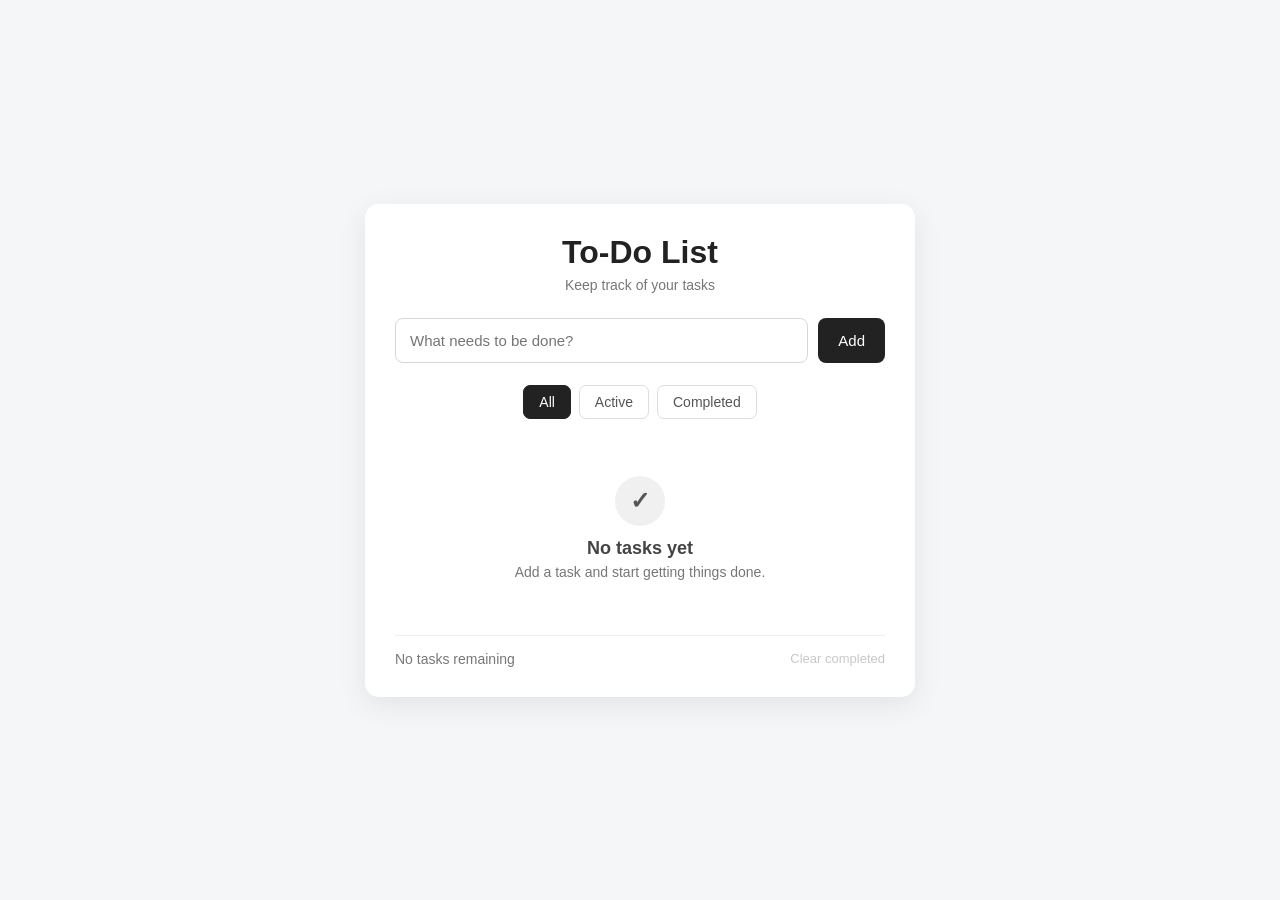
==== Project 3/index.html @ 835130b4 "Add files via upload" ====
<!DOCTYPE html>
<html lang="en">
<head>
    <meta charset="UTF-8">
    <meta name="viewport" content="width=device-width, initial-scale=1.0">

    <title>To-Do List</title>

    <link rel="stylesheet" href="style.css">
</head>

<body>

    <main class="todo-container">

        <!-- Header -->
        <header class="todo-header">
            <h1>To-Do List</h1>
            <p>Keep track of your tasks</p>
        </header>


        <!-- Add Task -->
        <form id="todo-form" class="todo-form">

            <input
                type="text"
                id="todo-input"
                placeholder="What needs to be done?"
                autocomplete="off"
                maxlength="100"
            >

            <button type="submit">
                Add
            </button>

        </form>


        <!-- Filters -->
        <div class="filters">

            <button
                type="button"
                class="filter-btn active"
                data-filter="all"
            >
                All
            </button>

            <button
                type="button"
                class="filter-btn"
                data-filter="active"
            >
                Active
            </button>

            <button
                type="button"
                class="filter-btn"
                data-filter="completed"
            >
                Completed
            </button>

        </div>


        <!-- Task List -->
        <ul id="todo-list" class="todo-list">
            <!-- Tasks are added dynamically -->
        </ul>


        <!-- Empty State -->
        <div id="empty-state" class="empty-state">
            <div class="empty-icon">✓</div>
            <h2>No tasks found</h2>
            <p>Add a task and start getting things done.</p>
        </div>


        <!-- Footer -->
        <div class="todo-footer">

            <p id="todo-count" class="todo-count">
                0 tasks remaining
            </p>

            <button
                type="button"
                id="clear-completed"
                class="clear-completed"
            >
                Clear completed
            </button>

        </div>

    </main>


    <script src="script.js"></script>

</body>
</html>
---- Project 3/style.css ----
* {
  margin: 0;
  padding: 0;
  box-sizing: border-box;
}

body {
  font-family: Arial, sans-serif;

  background: #f4f6f8;
  color: #222;

  min-height: 100vh;

  display: flex;
  justify-content: center;
  align-items: center;

  padding: 20px;
}

/* ==============================
   MAIN CONTAINER
   ============================== */

.todo-container {
  width: 100%;
  max-width: 550px;

  background: #ffffff;

  padding: 30px;

  border-radius: 14px;

  box-shadow: 0 8px 30px rgba(0, 0, 0, 0.08);
}

/* ==============================
   HEADER
   ============================== */

.todo-header {
  text-align: center;
  margin-bottom: 25px;
}

.todo-header h1 {
  font-size: 32px;
  margin-bottom: 6px;
}

.todo-header p {
  color: #777;
  font-size: 14px;
}

/* ==============================
   ADD TASK FORM
   ============================== */

.todo-form {
  display: flex;
  gap: 10px;
}

.todo-form input {
  flex: 1;

  width: 100%;

  padding: 13px 14px;

  border: 1px solid #d7d7d7;
  border-radius: 8px;

  font-size: 15px;

  outline: none;

  transition: border-color 0.2s;
}

.todo-form input:focus {
  border-color: #333;
}

.todo-form button {
  padding: 13px 20px;

  border: none;
  border-radius: 8px;

  background: #222;
  color: #fff;

  font-size: 15px;

  cursor: pointer;

  transition: background 0.2s;
}

.todo-form button:hover {
  background: #444;
}

/* ==============================
   FILTERS
   ============================== */

.filters {
  display: flex;
  justify-content: center;

  gap: 8px;

  margin: 22px 0;
}

.filter-btn {
  padding: 8px 15px;

  border: 1px solid #ddd;
  border-radius: 7px;

  background: #fff;
  color: #555;

  font-size: 14px;

  cursor: pointer;

  transition:
    background 0.2s,
    color 0.2s;
}

.filter-btn:hover {
  background: #f1f1f1;
}

.filter-btn.active {
  background: #222;
  color: #fff;

  border-color: #222;
}

/* ==============================
   TODO LIST
   ============================== */

.todo-list {
  list-style: none;

  display: flex;
  flex-direction: column;

  gap: 10px;
}

/* ==============================
   TODO ITEM
   ============================== */

.todo-item {
  display: flex;
  align-items: center;

  gap: 12px;

  padding: 13px;

  background: #fafafa;

  border: 1px solid #e4e4e4;
  border-radius: 9px;

  transition:
    background 0.2s,
    border-color 0.2s;
}

.todo-item:hover {
  background: #f7f7f7;
  border-color: #d5d5d5;
}

/* ==============================
   CHECKBOX
   ============================== */

.todo-checkbox {
  width: 18px;
  height: 18px;

  cursor: pointer;

  flex-shrink: 0;
}

/* ==============================
   TODO TEXT
   ============================== */

.todo-text {
  flex: 1;

  font-size: 15px;

  line-height: 1.4;

  overflow-wrap: anywhere;
}

.todo-item.completed .todo-text {
  color: #999;

  text-decoration: line-through;
}

/* ==============================
   ACTION BUTTONS
   ============================== */

.todo-actions {
  display: flex;
  gap: 6px;

  flex-shrink: 0;
}

.edit-btn,
.delete-btn {
  border: none;

  padding: 7px 10px;

  border-radius: 6px;

  font-size: 13px;

  cursor: pointer;
}

.edit-btn {
  background: #e8e8e8;
  color: #333;
}

.edit-btn:hover {
  background: #dcdcdc;
}

.delete-btn {
  background: #ffe5e5;
  color: #c62828;
}

.delete-btn:hover {
  background: #ffd4d4;
}

/* ==============================
   EMPTY STATE
   ============================== */

.empty-state {
  text-align: center;

  padding: 35px 15px;

  color: #777;
}

.empty-icon {
  width: 50px;
  height: 50px;

  margin: 0 auto 12px;

  display: flex;
  align-items: center;
  justify-content: center;

  border-radius: 50%;

  background: #f0f0f0;

  color: #555;

  font-size: 24px;
  font-weight: bold;
}

.empty-state h2 {
  font-size: 18px;

  color: #444;

  margin-bottom: 5px;
}

.empty-state p {
  font-size: 14px;
}

/* ==============================
   FOOTER
   ============================== */

.todo-footer {
  display: flex;

  align-items: center;
  justify-content: space-between;

  gap: 10px;

  margin-top: 20px;

  padding-top: 15px;

  border-top: 1px solid #eee;
}

.todo-count {
  color: #777;

  font-size: 14px;
}

.clear-completed {
  border: none;

  background: transparent;

  color: #777;

  font-size: 13px;

  cursor: pointer;
}

.clear-completed:hover {
  color: #222;
}

/* ==============================
   MOBILE RESPONSIVE
   ============================== */

@media (max-width: 500px) {
  body {
    padding: 12px;
  }

  .todo-container {
    padding: 20px;
  }

  .todo-header h1 {
    font-size: 27px;
  }

  .todo-form {
    flex-direction: column;
  }

  .todo-form button {
    width: 100%;
  }

  .todo-item {
    align-items: flex-start;
  }

  .todo-actions {
    flex-direction: column;
  }

  .todo-footer {
    flex-direction: column;
    align-items: flex-start;
  }
}

/* ==============================
   EDIT INPUT
   ============================== */

.edit-input {
  flex: 1;

  width: 100%;

  padding: 8px 10px;

  border: 1px solid #ccc;
  border-radius: 6px;

  font-size: 15px;

  outline: none;
}

.edit-input:focus {
  border-color: #333;
}
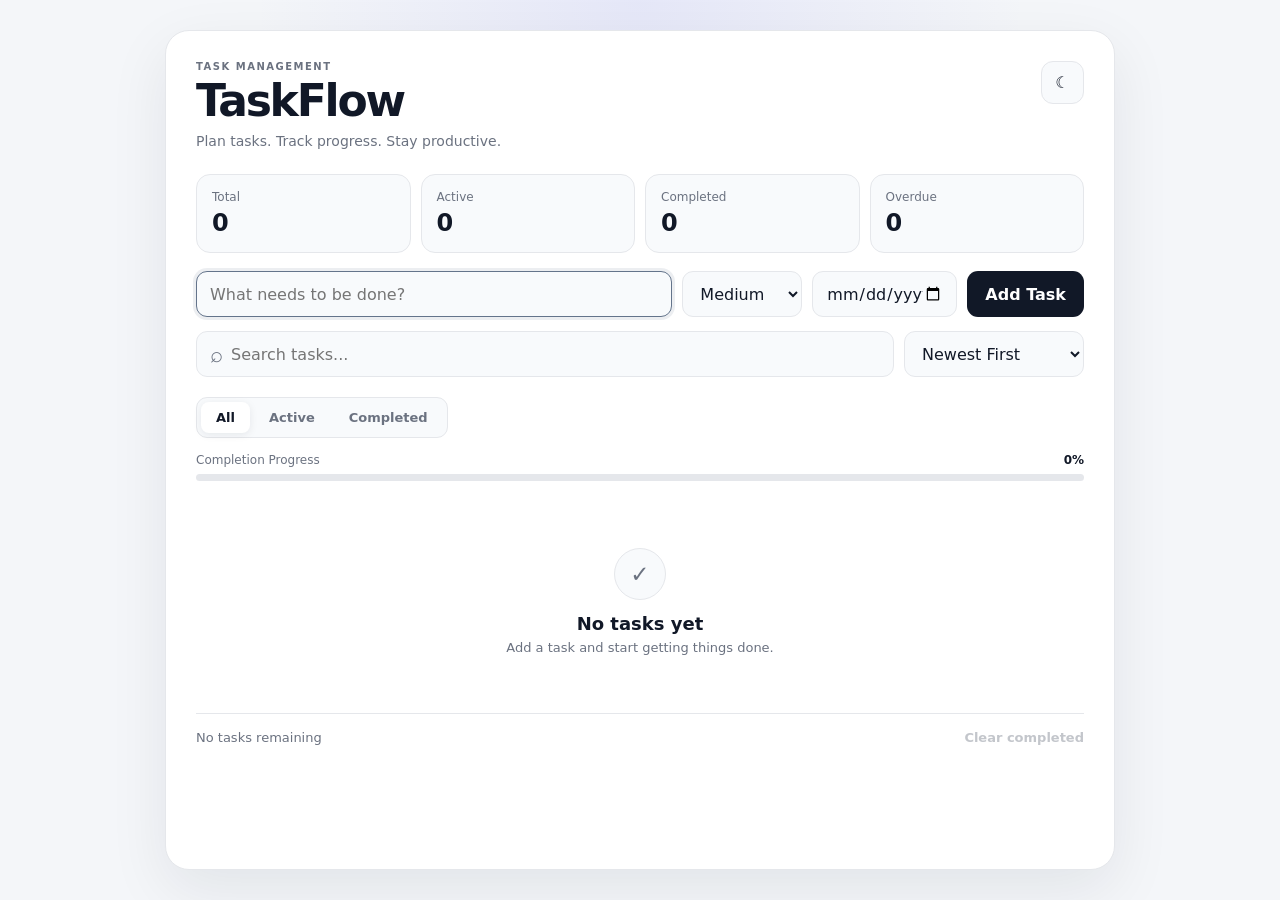
==== commit 76713018: "Add files via upload" ====
--- a/Project 3/index.html
+++ b/Project 3/index.html
@@ -3,106 +3,213 @@
 <head>
     <meta charset="UTF-8">
     <meta name="viewport" content="width=device-width, initial-scale=1.0">
-
-    <title>To-Do List</title>
+    <meta name="description" content="Advanced JavaScript To-Do List">
+    <title>TaskFlow - To-Do List</title>
 
     <link rel="stylesheet" href="style.css">
 </head>
 
 <body>
 
-    <main class="todo-container">
-
-        <!-- Header -->
-        <header class="todo-header">
-            <h1>To-Do List</h1>
-            <p>Keep track of your tasks</p>
-        </header>
-
-
-        <!-- Add Task -->
-        <form id="todo-form" class="todo-form">
+<main class="todo-container">
+
+    <!-- Header -->
+    <header class="todo-header">
+        <div>
+            <span class="eyebrow">TASK MANAGEMENT</span>
+            <h1>TaskFlow</h1>
+            <p>Plan tasks. Track progress. Stay productive.</p>
+        </div>
+
+        <button
+            id="theme-toggle"
+            class="theme-btn"
+            type="button"
+            aria-label="Toggle theme"
+        >
+            <span id="theme-icon">☾</span>
+        </button>
+    </header>
+
+
+    <!-- Statistics -->
+    <section class="stats">
+
+        <div class="stat-card">
+            <span>Total</span>
+            <strong id="stat-total">0</strong>
+        </div>
+
+        <div class="stat-card">
+            <span>Active</span>
+            <strong id="stat-active">0</strong>
+        </div>
+
+        <div class="stat-card">
+            <span>Completed</span>
+            <strong id="stat-completed">0</strong>
+        </div>
+
+        <div class="stat-card">
+            <span>Overdue</span>
+            <strong id="stat-overdue">0</strong>
+        </div>
+
+    </section>
+
+
+    <!-- Add Task -->
+    <form id="todo-form" class="todo-form">
+
+        <input
+            type="text"
+            id="todo-input"
+            placeholder="What needs to be done?"
+            maxlength="120"
+            autocomplete="off"
+            required
+        >
+
+        <select id="todo-priority" aria-label="Task priority">
+            <option value="low">Low</option>
+            <option value="medium" selected>Medium</option>
+            <option value="high">High</option>
+        </select>
+
+        <input
+            id="todo-date"
+            type="date"
+            aria-label="Due date"
+        >
+
+        <button type="submit" class="add-btn">
+            Add Task
+        </button>
+
+    </form>
+
+
+    <!-- Search and Sort -->
+    <section class="controls">
+
+        <label class="search-box">
+            <span>⌕</span>
 
             <input
-                type="text"
-                id="todo-input"
-                placeholder="What needs to be done?"
+                id="search-input"
+                type="search"
+                placeholder="Search tasks..."
                 autocomplete="off"
-                maxlength="100"
             >
-
-            <button type="submit">
-                Add
-            </button>
-
-        </form>
-
-
-        <!-- Filters -->
-        <div class="filters">
-
-            <button
-                type="button"
-                class="filter-btn active"
-                data-filter="all"
-            >
-                All
-            </button>
-
-            <button
-                type="button"
-                class="filter-btn"
-                data-filter="active"
-            >
-                Active
-            </button>
-
-            <button
-                type="button"
-                class="filter-btn"
-                data-filter="completed"
-            >
-                Completed
-            </button>
-
-        </div>
-
-
-        <!-- Task List -->
-        <ul id="todo-list" class="todo-list">
-            <!-- Tasks are added dynamically -->
-        </ul>
-
-
-        <!-- Empty State -->
-        <div id="empty-state" class="empty-state">
-            <div class="empty-icon">✓</div>
-            <h2>No tasks found</h2>
-            <p>Add a task and start getting things done.</p>
-        </div>
-
-
-        <!-- Footer -->
-        <div class="todo-footer">
-
-            <p id="todo-count" class="todo-count">
-                0 tasks remaining
-            </p>
-
-            <button
-                type="button"
-                id="clear-completed"
-                class="clear-completed"
-            >
-                Clear completed
-            </button>
-
-        </div>
-
-    </main>
-
-
-    <script src="script.js"></script>
+        </label>
+
+        <select id="sort-select" aria-label="Sort tasks">
+            <option value="newest">Newest First</option>
+            <option value="oldest">Oldest First</option>
+            <option value="priority">Priority</option>
+            <option value="due">Due Date</option>
+        </select>
+
+    </section>
+
+
+    <!-- Filters -->
+    <nav class="filters" aria-label="Task filters">
+
+        <button
+            type="button"
+            class="filter-btn active"
+            data-filter="all"
+        >
+            All
+        </button>
+
+        <button
+            type="button"
+            class="filter-btn"
+            data-filter="active"
+        >
+            Active
+        </button>
+
+        <button
+            type="button"
+            class="filter-btn"
+            data-filter="completed"
+        >
+            Completed
+        </button>
+
+    </nav>
+
+
+    <!-- Progress -->
+    <section class="progress-section">
+
+        <div class="progress-info">
+            <span>Completion Progress</span>
+            <strong id="progress-label">0%</strong>
+        </div>
+
+        <div class="progress-track">
+            <div id="progress-bar" class="progress-bar"></div>
+        </div>
+
+    </section>
+
+
+    <!-- Task List -->
+    <ul id="todo-list" class="todo-list">
+        <!-- Tasks generated with JavaScript -->
+    </ul>
+
+
+    <!-- Empty State -->
+    <section id="empty-state" class="empty-state">
+
+        <div class="empty-icon">✓</div>
+
+        <h2 id="empty-title">
+            No tasks yet
+        </h2>
+
+        <p id="empty-message">
+            Add a task and start getting things done.
+        </p>
+
+    </section>
+
+
+    <!-- Footer -->
+    <footer class="todo-footer">
+
+        <p id="todo-count" class="todo-count">
+            0 tasks remaining
+        </p>
+
+        <button
+            type="button"
+            id="clear-completed"
+            class="clear-completed"
+        >
+            Clear completed
+        </button>
+
+    </footer>
+
+</main>
+
+
+<!-- Toast -->
+<div
+    id="toast"
+    class="toast"
+    role="status"
+    aria-live="polite"
+></div>
+
+
+<script src="script.js"></script>
 
 </body>
 </html>
--- a/Project 3/style.css
+++ b/Project 3/style.css
@@ -1,410 +1,914 @@
 * {
-  margin: 0;
-  padding: 0;
-  box-sizing: border-box;
+    margin: 0;
+    padding: 0;
+    box-sizing: border-box;
+}
+
+:root {
+    --bg: #f4f6f9;
+    --surface: #ffffff;
+    --surface-soft: #f8fafc;
+
+    --text: #111827;
+    --muted: #6b7280;
+
+    --border: #e5e7eb;
+    --border-dark: #cbd5e1;
+
+    --primary: #111827;
+    --primary-hover: #293548;
+
+    --danger: #dc2626;
+    --danger-bg: #fef2f2;
+
+    --warning: #d97706;
+    --success: #059669;
+
+    --shadow:
+        0 20px 60px rgba(15, 23, 42, 0.08);
+
+    --radius: 18px;
+}
+
+body.dark {
+    --bg: #090d14;
+    --surface: #111827;
+    --surface-soft: #172033;
+
+    --text: #f8fafc;
+    --muted: #94a3b8;
+
+    --border: #263244;
+    --border-dark: #475569;
+
+    --primary: #f8fafc;
+    --primary-hover: #e2e8f0;
+
+    --danger-bg: #35181d;
+
+    --shadow:
+        0 25px 70px rgba(0, 0, 0, 0.3);
+}
+
+html {
+    scroll-behavior: smooth;
 }
 
 body {
-  font-family: Arial, sans-serif;
-
-  background: #f4f6f8;
-  color: #222;
-
-  min-height: 100vh;
-
-  display: flex;
-  justify-content: center;
-  align-items: center;
-
-  padding: 20px;
-}
-
-/* ==============================
-   MAIN CONTAINER
-   ============================== */
+    min-height: 100vh;
+
+    padding: 30px 16px;
+
+    display: flex;
+    justify-content: center;
+
+    font-family:
+        Inter,
+        system-ui,
+        -apple-system,
+        BlinkMacSystemFont,
+        "Segoe UI",
+        sans-serif;
+
+    background:
+        radial-gradient(
+            circle at top,
+            rgba(99, 102, 241, 0.10),
+            transparent 35%
+        ),
+        var(--bg);
+
+    color: var(--text);
+
+    transition:
+        background 0.25s ease,
+        color 0.25s ease;
+}
+
+button,
+input,
+select {
+    font: inherit;
+}
+
+
+/* =========================================
+   CONTAINER
+========================================= */
 
 .todo-container {
-  width: 100%;
-  max-width: 550px;
-
-  background: #ffffff;
-
-  padding: 30px;
-
-  border-radius: 14px;
-
-  box-shadow: 0 8px 30px rgba(0, 0, 0, 0.08);
-}
-
-/* ==============================
+    width: min(950px, 100%);
+
+    padding: 30px;
+
+    background: var(--surface);
+
+    border: 1px solid var(--border);
+
+    border-radius: 24px;
+
+    box-shadow: var(--shadow);
+}
+
+
+/* =========================================
    HEADER
-   ============================== */
+========================================= */
 
 .todo-header {
-  text-align: center;
-  margin-bottom: 25px;
+    display: flex;
+    justify-content: space-between;
+    align-items: flex-start;
+
+    gap: 20px;
+
+    margin-bottom: 25px;
+}
+
+.eyebrow {
+    display: block;
+
+    margin-bottom: 7px;
+
+    font-size: 10px;
+    font-weight: 800;
+
+    letter-spacing: 0.15em;
+
+    color: var(--muted);
 }
 
 .todo-header h1 {
-  font-size: 32px;
-  margin-bottom: 6px;
+    font-size: clamp(32px, 5vw, 44px);
+
+    line-height: 1;
+
+    letter-spacing: -0.05em;
 }
 
 .todo-header p {
-  color: #777;
-  font-size: 14px;
-}
-
-/* ==============================
-   ADD TASK FORM
-   ============================== */
+    margin-top: 10px;
+
+    color: var(--muted);
+
+    font-size: 14px;
+}
+
+.theme-btn {
+    width: 43px;
+    height: 43px;
+
+    flex-shrink: 0;
+
+    border: 1px solid var(--border);
+
+    border-radius: 12px;
+
+    background: var(--surface-soft);
+
+    color: var(--text);
+
+    cursor: pointer;
+
+    transition:
+        transform 0.2s,
+        border-color 0.2s;
+}
+
+.theme-btn:hover {
+    transform: translateY(-2px);
+
+    border-color: var(--border-dark);
+}
+
+
+/* =========================================
+   STATISTICS
+========================================= */
+
+.stats {
+    display: grid;
+
+    grid-template-columns:
+        repeat(4, 1fr);
+
+    gap: 10px;
+
+    margin-bottom: 18px;
+}
+
+.stat-card {
+    padding: 15px;
+
+    border: 1px solid var(--border);
+
+    border-radius: 14px;
+
+    background: var(--surface-soft);
+}
+
+.stat-card span {
+    display: block;
+
+    margin-bottom: 5px;
+
+    color: var(--muted);
+
+    font-size: 12px;
+}
+
+.stat-card strong {
+    font-size: 24px;
+
+    letter-spacing: -0.03em;
+}
+
+
+/* =========================================
+   ADD FORM
+========================================= */
 
 .todo-form {
-  display: flex;
-  gap: 10px;
-}
-
-.todo-form input {
-  flex: 1;
-
-  width: 100%;
-
-  padding: 13px 14px;
-
-  border: 1px solid #d7d7d7;
-  border-radius: 8px;
-
-  font-size: 15px;
-
-  outline: none;
-
-  transition: border-color 0.2s;
-}
-
-.todo-form input:focus {
-  border-color: #333;
-}
-
-.todo-form button {
-  padding: 13px 20px;
-
-  border: none;
-  border-radius: 8px;
-
-  background: #222;
-  color: #fff;
-
-  font-size: 15px;
-
-  cursor: pointer;
-
-  transition: background 0.2s;
-}
-
-.todo-form button:hover {
-  background: #444;
-}
-
-/* ==============================
+    display: grid;
+
+    grid-template-columns:
+        minmax(0, 1fr)
+        120px
+        145px
+        auto;
+
+    gap: 10px;
+}
+
+.todo-form input,
+.todo-form select,
+.search-box,
+#sort-select {
+
+    min-height: 46px;
+
+    border: 1px solid var(--border);
+
+    border-radius: 11px;
+
+    outline: none;
+
+    background: var(--surface-soft);
+
+    color: var(--text);
+}
+
+.todo-form input,
+.todo-form select,
+#sort-select {
+    width: 100%;
+
+    padding: 0 13px;
+}
+
+.todo-form input:focus,
+.todo-form select:focus,
+.search-box:focus-within,
+#sort-select:focus {
+
+    border-color: #64748b;
+
+    box-shadow:
+        0 0 0 3px rgba(100, 116, 139, 0.12);
+}
+
+.add-btn {
+    min-height: 46px;
+
+    padding: 0 18px;
+
+    border: none;
+
+    border-radius: 11px;
+
+    background: var(--primary);
+
+    color: var(--surface);
+
+    font-weight: 700;
+
+    cursor: pointer;
+
+    transition:
+        transform 0.2s,
+        opacity 0.2s;
+}
+
+.add-btn:hover {
+    transform: translateY(-1px);
+
+    opacity: 0.85;
+}
+
+
+/* =========================================
+   SEARCH + SORT
+========================================= */
+
+.controls {
+    display: grid;
+
+    grid-template-columns:
+        1fr
+        180px;
+
+    gap: 10px;
+
+    margin-top: 14px;
+}
+
+.search-box {
+    display: flex;
+
+    align-items: center;
+
+    gap: 8px;
+
+    padding: 0 13px;
+}
+
+.search-box span {
+    color: var(--muted);
+
+    font-size: 22px;
+}
+
+.search-box input {
+    width: 100%;
+
+    border: none;
+    outline: none;
+
+    background: transparent;
+
+    color: var(--text);
+}
+
+#sort-select {
+    cursor: pointer;
+}
+
+
+/* =========================================
    FILTERS
-   ============================== */
+========================================= */
 
 .filters {
-  display: flex;
-  justify-content: center;
-
-  gap: 8px;
-
-  margin: 22px 0;
+    display: inline-flex;
+
+    gap: 4px;
+
+    margin: 20px 0 15px;
+
+    padding: 4px;
+
+    border: 1px solid var(--border);
+
+    border-radius: 11px;
+
+    background: var(--surface-soft);
 }
 
 .filter-btn {
-  padding: 8px 15px;
-
-  border: 1px solid #ddd;
-  border-radius: 7px;
-
-  background: #fff;
-  color: #555;
-
-  font-size: 14px;
-
-  cursor: pointer;
-
-  transition:
-    background 0.2s,
-    color 0.2s;
-}
-
-.filter-btn:hover {
-  background: #f1f1f1;
+    padding: 8px 15px;
+
+    border: none;
+
+    border-radius: 8px;
+
+    background: transparent;
+
+    color: var(--muted);
+
+    font-size: 13px;
+
+    font-weight: 700;
+
+    cursor: pointer;
 }
 
 .filter-btn.active {
-  background: #222;
-  color: #fff;
-
-  border-color: #222;
-}
-
-/* ==============================
-   TODO LIST
-   ============================== */
+    background: var(--surface);
+
+    color: var(--text);
+
+    box-shadow:
+        0 2px 8px rgba(15, 23, 42, 0.08);
+}
+
+
+/* =========================================
+   PROGRESS
+========================================= */
+
+.progress-section {
+    margin-bottom: 17px;
+}
+
+.progress-info {
+    display: flex;
+
+    justify-content: space-between;
+
+    margin-bottom: 7px;
+
+    color: var(--muted);
+
+    font-size: 12px;
+}
+
+.progress-info strong {
+    color: var(--text);
+}
+
+.progress-track {
+    height: 7px;
+
+    overflow: hidden;
+
+    border-radius: 999px;
+
+    background: var(--border);
+}
+
+.progress-bar {
+    width: 0%;
+
+    height: 100%;
+
+    border-radius: inherit;
+
+    background: var(--primary);
+
+    transition: width 0.3s ease;
+}
+
+
+/* =========================================
+   TODO ITEM
+========================================= */
 
 .todo-list {
-  list-style: none;
-
-  display: flex;
-  flex-direction: column;
-
-  gap: 10px;
-}
-
-/* ==============================
-   TODO ITEM
-   ============================== */
+    list-style: none;
+
+    display: flex;
+
+    flex-direction: column;
+
+    gap: 10px;
+}
 
 .todo-item {
-  display: flex;
-  align-items: center;
-
-  gap: 12px;
-
-  padding: 13px;
-
-  background: #fafafa;
-
-  border: 1px solid #e4e4e4;
-  border-radius: 9px;
-
-  transition:
-    background 0.2s,
-    border-color 0.2s;
+    display: grid;
+
+    grid-template-columns:
+        auto
+        minmax(0, 1fr)
+        auto;
+
+    align-items: center;
+
+    gap: 12px;
+
+    padding: 15px;
+
+    border: 1px solid var(--border);
+
+    border-radius: 14px;
+
+    background: var(--surface);
+
+    transition:
+        transform 0.2s,
+        border-color 0.2s;
+
+    animation: taskIn 0.22s ease;
 }
 
 .todo-item:hover {
-  background: #f7f7f7;
-  border-color: #d5d5d5;
-}
-
-/* ==============================
-   CHECKBOX
-   ============================== */
+    transform: translateY(-1px);
+
+    border-color: var(--border-dark);
+}
 
 .todo-checkbox {
-  width: 18px;
-  height: 18px;
-
-  cursor: pointer;
-
-  flex-shrink: 0;
-}
-
-/* ==============================
-   TODO TEXT
-   ============================== */
+    width: 19px;
+    height: 19px;
+
+    cursor: pointer;
+
+    accent-color: #475569;
+}
+
+.todo-content {
+    min-width: 0;
+}
 
 .todo-text {
-  flex: 1;
-
-  font-size: 15px;
-
-  line-height: 1.4;
-
-  overflow-wrap: anywhere;
+    overflow-wrap: anywhere;
+
+    font-size: 15px;
+
+    line-height: 1.45;
+}
+
+.todo-main {
+    display: flex;
+
+    align-items: center;
+
+    flex-wrap: wrap;
+
+    gap: 8px;
+}
+
+.todo-meta {
+    display: flex;
+
+    flex-wrap: wrap;
+
+    gap: 6px;
+
+    margin-top: 6px;
+}
+
+.badge {
+    display: inline-flex;
+
+    align-items: center;
+
+    min-height: 21px;
+
+    padding: 2px 8px;
+
+    border-radius: 999px;
+
+    background: var(--surface-soft);
+
+    color: var(--muted);
+
+    font-size: 10px;
+
+    font-weight: 800;
+
+    text-transform: uppercase;
+}
+
+.badge.high {
+    color: #b91c1c;
+}
+
+.badge.medium {
+    color: var(--warning);
+}
+
+.badge.low {
+    color: var(--success);
+}
+
+.badge.overdue {
+    color: var(--danger);
+
+    background: var(--danger-bg);
+}
+
+.todo-item.completed {
+    opacity: 0.7;
 }
 
 .todo-item.completed .todo-text {
-  color: #999;
-
-  text-decoration: line-through;
-}
-
-/* ==============================
+    color: var(--muted);
+
+    text-decoration: line-through;
+}
+
+
+/* =========================================
    ACTION BUTTONS
-   ============================== */
+========================================= */
 
 .todo-actions {
-  display: flex;
-  gap: 6px;
-
-  flex-shrink: 0;
-}
-
-.edit-btn,
-.delete-btn {
-  border: none;
-
-  padding: 7px 10px;
-
-  border-radius: 6px;
-
-  font-size: 13px;
-
-  cursor: pointer;
-}
-
-.edit-btn {
-  background: #e8e8e8;
-  color: #333;
-}
-
-.edit-btn:hover {
-  background: #dcdcdc;
-}
-
-.delete-btn {
-  background: #ffe5e5;
-  color: #c62828;
+    display: flex;
+
+    gap: 6px;
+}
+
+.action-btn {
+    padding: 7px 10px;
+
+    border: 1px solid var(--border);
+
+    border-radius: 8px;
+
+    background: var(--surface-soft);
+
+    color: var(--text);
+
+    font-size: 12px;
+
+    font-weight: 700;
+
+    cursor: pointer;
+}
+
+.action-btn:hover {
+    border-color: var(--border-dark);
 }
 
 .delete-btn:hover {
-  background: #ffd4d4;
-}
-
-/* ==============================
+    color: var(--danger);
+
+    background: var(--danger-bg);
+
+    border-color: #fca5a5;
+}
+
+
+/* =========================================
+   EDITOR
+========================================= */
+
+.edit-editor {
+    display: grid;
+
+    grid-template-columns:
+        minmax(0, 1fr)
+        115px
+        140px;
+
+    gap: 7px;
+}
+
+.edit-input,
+.edit-select,
+.edit-date {
+
+    width: 100%;
+
+    min-height: 38px;
+
+    padding: 0 9px;
+
+    border: 1px solid var(--border-dark);
+
+    border-radius: 8px;
+
+    outline: none;
+
+    background: var(--surface-soft);
+
+    color: var(--text);
+}
+
+
+/* =========================================
    EMPTY STATE
-   ============================== */
+========================================= */
 
 .empty-state {
-  text-align: center;
-
-  padding: 35px 15px;
-
-  color: #777;
+    display: none;
+
+    padding: 50px 15px 40px;
+
+    text-align: center;
 }
 
 .empty-icon {
-  width: 50px;
-  height: 50px;
-
-  margin: 0 auto 12px;
-
-  display: flex;
-  align-items: center;
-  justify-content: center;
-
-  border-radius: 50%;
-
-  background: #f0f0f0;
-
-  color: #555;
-
-  font-size: 24px;
-  font-weight: bold;
+    width: 52px;
+    height: 52px;
+
+    margin: 0 auto 13px;
+
+    display: grid;
+
+    place-items: center;
+
+    border: 1px solid var(--border);
+
+    border-radius: 50%;
+
+    background: var(--surface-soft);
+
+    color: var(--muted);
+
+    font-size: 23px;
+
+    font-weight: 800;
 }
 
 .empty-state h2 {
-  font-size: 18px;
-
-  color: #444;
-
-  margin-bottom: 5px;
+    margin-bottom: 6px;
+
+    font-size: 18px;
 }
 
 .empty-state p {
-  font-size: 14px;
-}
-
-/* ==============================
+    color: var(--muted);
+
+    font-size: 13px;
+}
+
+
+/* =========================================
    FOOTER
-   ============================== */
+========================================= */
 
 .todo-footer {
-  display: flex;
-
-  align-items: center;
-  justify-content: space-between;
-
-  gap: 10px;
-
-  margin-top: 20px;
-
-  padding-top: 15px;
-
-  border-top: 1px solid #eee;
+    display: flex;
+
+    justify-content: space-between;
+
+    align-items: center;
+
+    gap: 10px;
+
+    margin-top: 18px;
+
+    padding-top: 16px;
+
+    border-top: 1px solid var(--border);
 }
 
 .todo-count {
-  color: #777;
-
-  font-size: 14px;
+    color: var(--muted);
+
+    font-size: 13px;
 }
 
 .clear-completed {
-  border: none;
-
-  background: transparent;
-
-  color: #777;
-
-  font-size: 13px;
-
-  cursor: pointer;
-}
-
-.clear-completed:hover {
-  color: #222;
-}
-
-/* ==============================
-   MOBILE RESPONSIVE
-   ============================== */
-
-@media (max-width: 500px) {
-  body {
-    padding: 12px;
-  }
-
-  .todo-container {
-    padding: 20px;
-  }
-
-  .todo-header h1 {
-    font-size: 27px;
-  }
-
-  .todo-form {
-    flex-direction: column;
-  }
-
-  .todo-form button {
-    width: 100%;
-  }
-
-  .todo-item {
-    align-items: flex-start;
-  }
-
-  .todo-actions {
-    flex-direction: column;
-  }
-
-  .todo-footer {
-    flex-direction: column;
-    align-items: flex-start;
-  }
-}
-
-/* ==============================
-   EDIT INPUT
-   ============================== */
-
-.edit-input {
-  flex: 1;
-
-  width: 100%;
-
-  padding: 8px 10px;
-
-  border: 1px solid #ccc;
-  border-radius: 6px;
-
-  font-size: 15px;
-
-  outline: none;
-}
-
-.edit-input:focus {
-  border-color: #333;
-}
+    border: none;
+
+    background: transparent;
+
+    color: var(--muted);
+
+    font-size: 13px;
+
+    font-weight: 700;
+
+    cursor: pointer;
+}
+
+.clear-completed:hover:not(:disabled) {
+    color: var(--danger);
+}
+
+.clear-completed:disabled {
+    opacity: 0.4;
+
+    cursor: default;
+}
+
+
+/* =========================================
+   TOAST
+========================================= */
+
+.toast {
+    position: fixed;
+
+    left: 50%;
+    bottom: 25px;
+
+    transform:
+        translate(-50%, 20px);
+
+    padding: 11px 16px;
+
+    border: 1px solid var(--border);
+
+    border-radius: 10px;
+
+    background: var(--surface);
+
+    color: var(--text);
+
+    box-shadow: var(--shadow);
+
+    font-size: 13px;
+
+    font-weight: 700;
+
+    opacity: 0;
+
+    pointer-events: none;
+
+    transition:
+        opacity 0.2s,
+        transform 0.2s;
+
+    z-index: 100;
+}
+
+.toast.show {
+    opacity: 1;
+
+    transform:
+        translate(-50%, 0);
+}
+
+
+/* =========================================
+   ANIMATION
+========================================= */
+
+@keyframes taskIn {
+
+    from {
+        opacity: 0;
+
+        transform:
+            translateY(5px);
+    }
+
+    to {
+        opacity: 1;
+
+        transform:
+            translateY(0);
+    }
+}
+
+
+/* =========================================
+   RESPONSIVE
+========================================= */
+
+@media (max-width: 820px) {
+
+    .todo-form {
+        grid-template-columns:
+            1fr
+            1fr;
+    }
+
+    .add-btn {
+        grid-column: span 2;
+    }
+
+    .stats {
+        grid-template-columns:
+            repeat(2, 1fr);
+    }
+}
+
+@media (max-width: 650px) {
+
+    body {
+        padding: 12px;
+    }
+
+    .todo-container {
+        padding: 20px;
+
+        border-radius: 20px;
+    }
+
+    .controls {
+        grid-template-columns: 1fr;
+    }
+
+    .todo-item {
+        grid-template-columns:
+            auto
+            minmax(0, 1fr);
+    }
+
+    .todo-actions {
+        grid-column: 2;
+    }
+
+    .edit-editor {
+        grid-template-columns: 1fr;
+    }
+
+    .todo-footer {
+        flex-direction: column;
+
+        align-items: flex-start;
+    }
+}
+
+@media (max-width: 450px) {
+
+    .todo-form {
+        grid-template-columns: 1fr;
+    }
+
+    .add-btn {
+        grid-column: auto;
+    }
+
+    .filters {
+        width: 100%;
+    }
+
+    .filter-btn {
+        flex: 1;
+    }
+}
